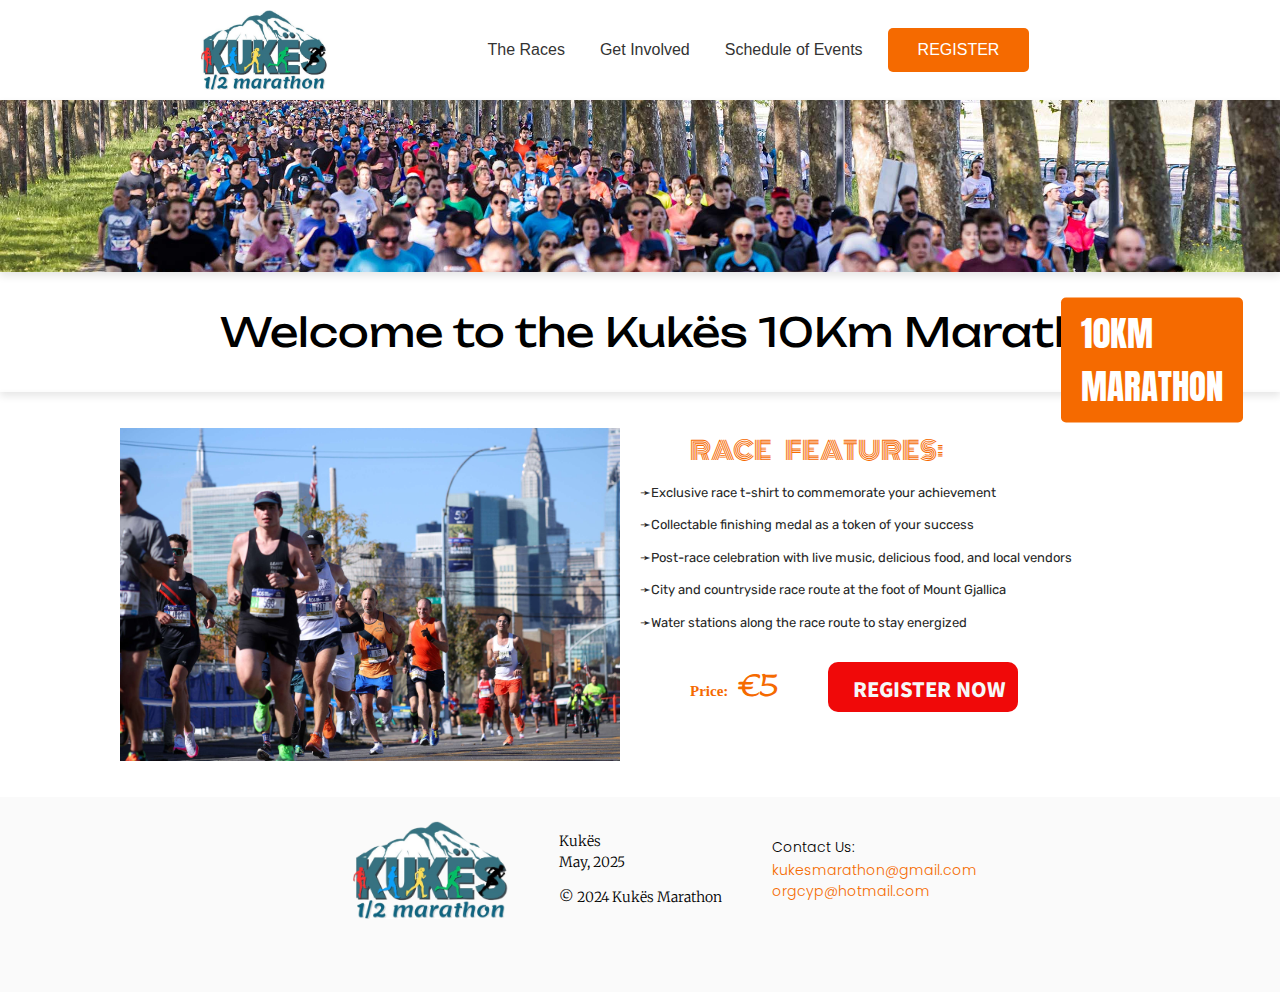
==== 10Km.html @ 8efdb767 "Update 10Km.html" ====
<!DOCTYPE html>
<html>
<head>
  <meta charset="UTF-8">
  <meta name="viewport" content="width=device-width, initial-scale=1.0">
  <title>10Km</title>
  <link rel="icon" href="icona.ico">
  <link rel="preconnect" href="https://fonts.googleapis.com">
  <link rel="preconnect" href="https://fonts.gstatic.com" crossorigin>
  <link href="https://fonts.googleapis.com/css2?family=Merriweather:ital,wght@0,300;0,400;0,700;0,900;1,300;1,400;1,700;1,900&display=swap" rel="stylesheet">
  <link href="https://fonts.googleapis.com/css2?family=Poppins:ital,wght@0,100;0,200;0,300;0,400;0,500;0,600;0,700;0,800;0,900;1,100;1,200;1,300;1,400;1,500;1,600;1,700;1,800;1,900&display=swap" rel="stylesheet">
  <link href="https://fonts.googleapis.com/css2?family=Unbounded&display=swap" rel="stylesheet">
  <link href="https://fonts.googleapis.com/css2?family=Rubik:ital,wght@0,300..900;1,300..900&display=swap" rel="stylesheet">
  <link href="https://fonts.googleapis.com/css2?family=Anton&display=swap" rel="stylesheet">
  <link rel="stylesheet" href="https://www.w3schools.com/w3css/4/w3.css">
  <link href="https://fonts.googleapis.com/css2?family=Lumanosimo&display=swap" rel="stylesheet">
  <link href="https://fonts.googleapis.com/css2?family=Monoton&display=swap" rel="stylesheet">
  <link href="https://fonts.googleapis.com/css2?family=Noto+Sans+KR:wght@100..900&display=swap" rel="stylesheet">
  <link href="https://fonts.googleapis.com/css2?family=Nothing+You+Could+Do&display=swap" rel="stylesheet">
  <style>
  body {
    margin: 0;
    font-family: Arial, sans-serif;
    display: grid;
    grid-template-columns: auto 0px; 
  }
  .navbar {
    display: flex;
    align-items: center;
    justify-content: center;
    padding: 10px 5px;
  }
  .navbar-logo {
    display: flex;
    align-items: center;
    margin-right: 150px;
  }
  .navbar-logo img {
    width:auto;
    height: 80px;
  }
  .navbar-links {
    display: flex;
    gap: 15px;
    margin-right: 50px;
  }
  .navbar-links a {
    text-decoration: none;
    color: #333;
    font-size: 16px;
    padding: 20px 10px;
    transition: color 0.3s ease;
  }
  .navbar-links a:hover {
    color: #f56a00;
  }
  .dropdown {
    position: absolute;
    top: 100%;
    left: 0;
    background-color: white;
    box-shadow: 0 4px 6px rgba(0, 0, 0, 0.1);
    display: none;
    flex-direction: column;
    border: 1px solid #ccc;
    border-radius: 5px;
    z-index: 10;
  }
  .dropdown a {
    padding: 10px;
    white-space: nowrap;
    text-decoration: none;
    color: #333;
    font-size:  14px;
    transition: background-color 0.3s;
  }
  .dropdown a:hover {
    background-color: #f56a00;
    color: white;
  }
  .navbar-item {
    position: relative;
    margin-top: 10px;
  }
  .navbar-item:hover .dropdown {
    display: flex;
  }
  .navbar-register {
    background-color: #f56a00;
    color: white;
    border: none;
    border-radius: 5px;
    padding: 10px 20px;
    font-size: 13px;
    cursor: pointer;
    text-transform: uppercase;
  }
  .navbar-register:hover {
    background-color: #ff7e26;
  }
  #runn {
    background: url('10km.jpg') no-repeat center center/cover;
    width: 100%;
    height: 20%;
  }
  .info-text, .info-video, .info-winner {
    display: flex;
    align-items: center;
    justify-content: space-between;
    box-shadow: 0 4px 8px rgba(0, 0, 0, 0.1);
    padding: 20px;
  }
  .banner-title {
    position: absolute;
    top: 40%;
    left: 90%;
    transform: translate(-50%, -50%);
    background-color: #f56a00;
    color: white;
    padding: 10px 20px;
    font-size: 35px;
    font-weight: 400;
    text-transform: uppercase;
    border-radius: 5px;
    font-family: "Anton", serif;
    font-style: normal;
  }

  .button {
    height: 50px;
    width: 190px;
    border: none;
    border-radius: 10px;
    cursor: pointer;
    margin-left: 50px;
    position: relative;
    overflow: hidden;
    transition: all 0.5s ease-in-out;
    font-family: "Noto Sans KR", serif;
    font-optical-sizing: auto;
    font-weight: <weight>;
    font-style: normal;
  }

  .button:hover {
    box-shadow: .1px .1px 10px #252525;
  }

  .type1::after {
    content: "THANK YOU!";
    height: 50px;
    width: 190px;
    background-color: #4617ec;
    color: #fff;
    transform: translateY(100px);
    font-size: 1.2rem;
    font-weight: 700;
    display: flex;
    align-items: center;
    justify-content: center;
    transition: 0.5s;
  }

  .type1::before {
    content: "REGISTER NOW";
    height: 50px;
    width: 190px;
    background-color: rgb(240, 9, 9);
    color: #f5f8f8;
    position: absolute;
    transform: translateY(0px) scale(1.1);
    font-size: 1.2rem;
    font-weight: 900;
    display: flex;
    align-items: center;
    justify-content: center;
    transition: 0.5s;
  }

  .type1:hover::after {
    transform: translateY(-2px) scale(1.2) rotate(0deg);
  }

  .type1:hover::before {
    transform: translateY(-50px)  rotate(290deg);
  }


  .footer {
    display: flex;
    justify-content: center;
    align-items: center;
    padding: 20px 50px;
    background-color: #fafafa;
    color: #fff;
    font-family: Arial, sans-serif;
  }
  .footer-logo img {
    height: 98px;
    margin-left: 50px;
    margin-bottom: 50px;
  }
  .footer-info {
    color: black;
    font-size: 14px;
    font-family: "Merriweather", serif;
    font-weight: 300;
    font-style: normal;
    margin-left: 50px;
    margin-right: 50px;
    margin-bottom: 50px;
  }
  .footer-contact {
    text-align: left;
    color: black;
    font-family: "Poppins", serif;
    font-weight: 300;
    font-style: normal;
    margin-bottom: 50px;
  }
  .footer-contact p {
    margin: 2px 0;
    font-size: 14px;
  }
  .footer-contact a {
    color: #f56a00;
    text-decoration: none;
  }
  .footer-contact a:hover {
    text-decoration: underline;
  }
  .top {
    position: fixed;
    bottom: 20px;
    right: 20px;
    width: 45px;
    aspect-ratio: 1;
    background: #ff8b24;
    border-radius: 10px;
    z-index: 1000;
    display: none;
  }
  .top:before {
    content: "";
    position: absolute;
    inset: 30%;
    transform: translateY(20%) rotate(-45deg);
    border-top: 5px solid #fff;
    border-right: 5px solid #fff;
  }
  .cards {
    display: flex;
    flex-wrap: nowrap;
    gap: 10px;
  }
  .card {
   flex: 0 0 30%;
   position: relative;
   display: inline-block;
   margin-right: 50px;
 }

 .remove-when-use {
  text-align: center;
}

.remove-when-use img {
  width: 100%;
  height: auto;
  display: block;
}
.details {
  color: white;
  box-shadow: 0 3px 10px rgb(0 0 0 / 0.2);
  width: 100%;
  background-color: rgba(0, 0, 0, 0.5);
  position: absolute;
  bottom: 0;
  height: 2.6em;
  transition: height .5s ease-in-out;
  padding: 0.6em;
  overflow: hidden;
}

.details > p {
  font-size: 0.8em;
  margin-top: 0.5em;
}

.card:hover > .details {
  height: 6.7em;
}


.modale {
  display: none;
  position: fixed;
  z-index: 10000;
  padding-top: 100px;
  left: 0;
  top: 0;
  width: 100%;
  height: 100%;
  overflow: auto;
  background-color: rgb(0,0,0); /* Fallback color */
  background-color: rgba(0,0,0,0.9); /* Black with transparency */
}

.imazhe {
  margin: auto;
  display: block;
  width: 70%;
}

.clos {
  position: absolute;
  top: 10px;
  right: 25px;
  color: #f1f1f1;
  font-size: 40px;
  font-weight: bold;
  transition: 0.3s;
}

.clos:hover,
.clos:focus {
  color: #bbb;
  text-decoration: none;
  cursor: pointer;
}

</style>
</head>
<body>
  <div>
    <nav class="navbar">
      <div class="navbar-logo">
        <a href="index.html"><img src="ben.jpg" alt="Kukës Marathon Logo"></a>
      </div>
      <div class="navbar-links">
        <div class="navbar-item">
          <a href="#">The Races</a>
          <div class="dropdown">
            <a href="Half Marathon.html">Half Marathon</a>
            <a href="10Km.html">10Km</a>
          </div>
        </div>
        <div class="navbar-item">
          <a href="#">Get Involved</a>
          <div class="dropdown">
            <a href ="Sponsors.html">Sponsors</a>
            <a href="Volunteers.html">Volunteers</a>
          </div>
        </div>
        <div class="navbar-item">
          <a href="#" onclick="openModal()">Schedule of Events</a>
        </div>
        <button class="navbar-register"><a href="https://docs.google.com/forms/d/e/1FAIpQLSdIwyFRIjScGLJqbSq3-ufkJwbsB-YQHBQQH2Bd1CWrFiNIOQ/viewform" target="_blank" style="text-decoration: none; color:white;">Register</a></button>
      </div>
    </nav>
    <div class="info-text" id="runn">
      <div class="banner-title">10Km Marathon</div>
    </div>
    <div class="info-text">
      <h2 style="margin-left:200px; font-size:40px; font-family: 'Unbounded', serif; font-weight: 400;">Welcome to the Kukës 10Km Marathon!</h2>
    </div>
    <div class="info-text">
      <div style="display:flex; justify-content:space-between; margin-left:100px;">
        <div class="w3-content w3-section" style="max-width:500px; max-height:600px;">
          <img class="mySlides" src="01.jpg" style="width:100%">
          <img class="mySlides" src="02.jpg" style="width:100%">
          <img class="mySlides" src="03.jpg" style="width:100%">
          <img class="mySlides" src="04.jpg" style="width:100%">
          <img class="mySlides" src="05.jpg" style="width:100%">
        </div>
        <div style="margin-left:20px;">
          <h2 style="margin-left:50px; margin-top:20px; margin-bottom:10px;color:#f56a00; font-size:25px; font-family: 'Monoton', serif;
          font-weight: 400; font-style: normal; word-spacing: 10px">RACE FEATURES:</h2>
          <p style="  font-family: 'Rubik', serif; font-weight: <weight>;
            font-style: normal; font-size:13px; color:#282928;">&#10139;Exclusive race t-shirt to commemorate your achievement</p>
            <p style="  font-family: 'Rubik', serif; font-weight: <weight>;
              font-style: normal; font-size:13px; color:#282928;">&#10139;Collectable finishing medal as a token of your success</p>
              <p style="  font-family: 'Rubik', serif; font-weight: <weight>;
                font-style: normal; font-size:13px; color:#282928;">&#10139;Post-race celebration with live music, delicious food, and local vendors</p>
                  <p style="  font-family: 'Rubik', serif; font-weight: <weight>;
                    font-style: normal; font-size:13px; color:#282928;">&#10139;City and countryside race route at the foot of Mount Gjallica</p>
                    <p style="  font-family: 'Rubik', serif; font-weight: <weight>;
                      font-style: normal; font-size:13px; color:#282928;">&#10139;Water stations along the race route to stay energized</p>
                        <h4 style="margin-left:50px;margin-top:30px;color:#f56a00; font-size:15px; font-family:'Arvo', serif;
                        font-weight: 700; font-style: normal;">Price:<span style="font-size:30px; margin-left:10px;font-family:'Lumanosimo', serif; font-weight: 400; font-style: normal;color:#f56a00;">€5<a href="https://docs.google.com/forms/d/e/1FAIpQLSdIwyFRIjScGLJqbSq3-ufkJwbsB-YQHBQQH2Bd1CWrFiNIOQ/viewform" target="_blank"><button class="button type1">
                      </button></a></span></h4>
                    </div>
                  </div>
                </div>
                <!--
                <div class="info-video">
                  <div>
                    <h2 style="text-align:center; margin-top:20px; margin-bottom:10px;color:#f56a00; font-size:55px; font-family: 'Nothing You Could Do', serif;
                    font-weight: 700;
                    font-style: normal;">AWARDS and MEDALS</h2>
                    <div class="cards" style="width:100vw">
                      <div class="card" style="position:relative;">
                        <div class="remove-when-use" style="position:absolute;bottom:0;">
                          <img src="500euro.png" style="width:30vw"/>
                        </div>
                        <div class="details">
                          <label>Prize for 1st Winner</label>
                          <p>
                           Run for it! The first across the finish line will earn this:
                           <br>
                           <i>Kukës, AL</i>
                         </p>
                       </div>
                     </div>
                     <div class="card" style="margin-bottom:40px;">
                      <div class="remove-when-use" >
                        <img src="250euro.png"  style="width:30vw"/>
                      </div>
                      <div class="details">
                        <label>Prize for 2nd Winner</label>
                        <p>
                         For an outstanding performance, the runner who secures second place in the 10km marathon will be rewarded with this:
                         <br>
                         <i>Kukës, AL</i>
                       </p>
                     </div>
                   </div>
                   <div class="card" style="position:relative">
                    <div class="remove-when-use" style="position:absolute;bottom:0">
                      <img src="100euro.png" style="width:30vw" />
                    </div>
                    <div class="details">
                      <label>Prize for 3rd Winner</label>
                      <p>
                       A strong showing! The third place finisher in our 10km marathon will be awarded 100 euro!
                       <br>
                       <i>Kukës, AL</i>
                     </p>
                   </div>
                 </div>
               </div>
               <div class="cards" style="width:100vw">
                <div class="card" style="position:relative;">
                  <div class="remove-when-use" style="position:absolute;bottom:0;">
                    <img src="1st.jpg" style="width:30vw"/>
                  </div>
                  <div class="details">
                    <label>Medal for 1st Winner</label>
                    <p>
                     A symbol of victory for the 10km champion.
                     <br>
                     <i>Kukës, AL</i>
                   </p>
                 </div>
               </div>
               <div class="card">
                <div class="remove-when-use" >
                  <img src="2nd.jpeg"  style="width:30vw"/>
                </div>
                <div class="details">
                  <label>Medal for 2nd Winner</label>
                  <p>
                   2nd Place Medal: A testament to your incredible effort.
                   <br>
                   <i>Kukës, AL</i>
                 </p>
               </div>
             </div>
             <div class="card" style="position:relative">
              <div class="remove-when-use" style="position:absolute;bottom:0">
                <img src="3rd.jpg" style="width:30vw" />
              </div>
              <div class="details">
                <label>Medal for 3rd Winner</label>
                <p>
                 Wear this medal with pride – a symbol of your 3rd Place finish.
                 <br>
                 <i>Kukës, AL</i>
               </p>
             </div>
           </div>
         </div>
       </div>
     </div>-->
     <footer class="footer">
      <div class="footer-logo">
        <img src="icona.png" alt="Kukës Marathon Logo">
      </div>
      <div class="footer-info">
        <p>Kukës<br>May, 2025</p>
        <p>&copy; 2024 Kukës Marathon</p>
      </div>
      <div class="footer-contact">
        <p>Contact Us:</p>
        <p>
          <a href="mailto:kukesmarathon@gmail.com">kukesmarathon@gmail.com</a><br>
          <a href="mailto:orgcyp@hotmail.com">orgcyp@hotmail.com</a><br>
        </p>
      </div>
    </footer>
  </div>
  <a href="#" class="top"></a>
  <div id="kasi" class="modale">
  <span class="clos" onclick="closeModal()">&times;</span>
  <img class="imazhe" id="img01" src="agenda.jpeg">
</div>
  <script>
  var myIndex = 0;
  carousel();

  function carousel() {
    var i;
    var x = document.getElementsByClassName("mySlides");
    for (i = 0; i < x.length; i++) {
      x[i].style.display = "none";  
    }
    myIndex++;
    if (myIndex > x.length) {myIndex = 1}    
      x[myIndex-1].style.display = "block";  
    setTimeout(carousel, 2000);
  }
  document.addEventListener("DOMContentLoaded", () => {
    const topButton = document.querySelector(".top");

    window.addEventListener("scroll", () => {
      if (window.scrollY > 100) {
        topButton.style.display = "block";
      } else {
        topButton.style.display = "none";
      }
    });

    topButton.addEventListener("click", (e) => {
      e.preventDefault();
      window.scrollTo({ top: 0, behavior: "smooth" });
    });
  });
  function openModal() {
  document.getElementById("kasi").style.display = "block";
}

function closeModal() {
  document.getElementById("kasi").style.display = "none";
}
  </script>
</body>
</html>
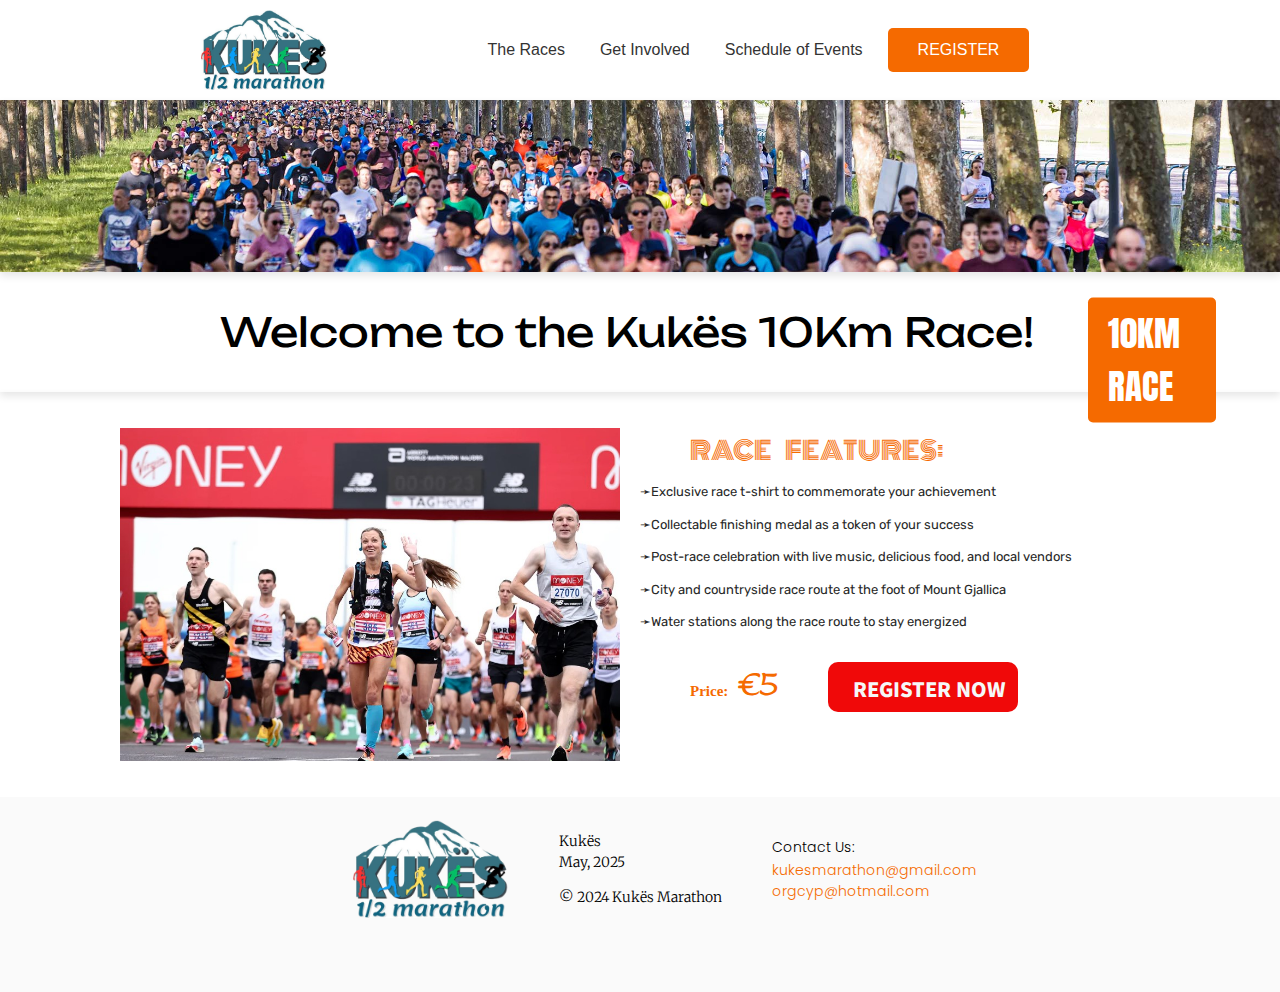
==== commit 7f9f6213: "Update 10Km.html" ====
--- a/10Km.html
+++ b/10Km.html
@@ -359,10 +359,10 @@
       </div>
     </nav>
     <div class="info-text" id="runn">
-      <div class="banner-title">10Km Marathon</div>
+      <div class="banner-title">10Km Race</div>
     </div>
     <div class="info-text">
-      <h2 style="margin-left:200px; font-size:40px; font-family: 'Unbounded', serif; font-weight: 400;">Welcome to the Kukës 10Km Marathon!</h2>
+      <h2 style="margin-left:200px; font-size:40px; font-family: 'Unbounded', serif; font-weight: 400;">Welcome to the Kukës 10Km Race!</h2>
     </div>
     <div class="info-text">
       <div style="display:flex; justify-content:space-between; margin-left:100px;">
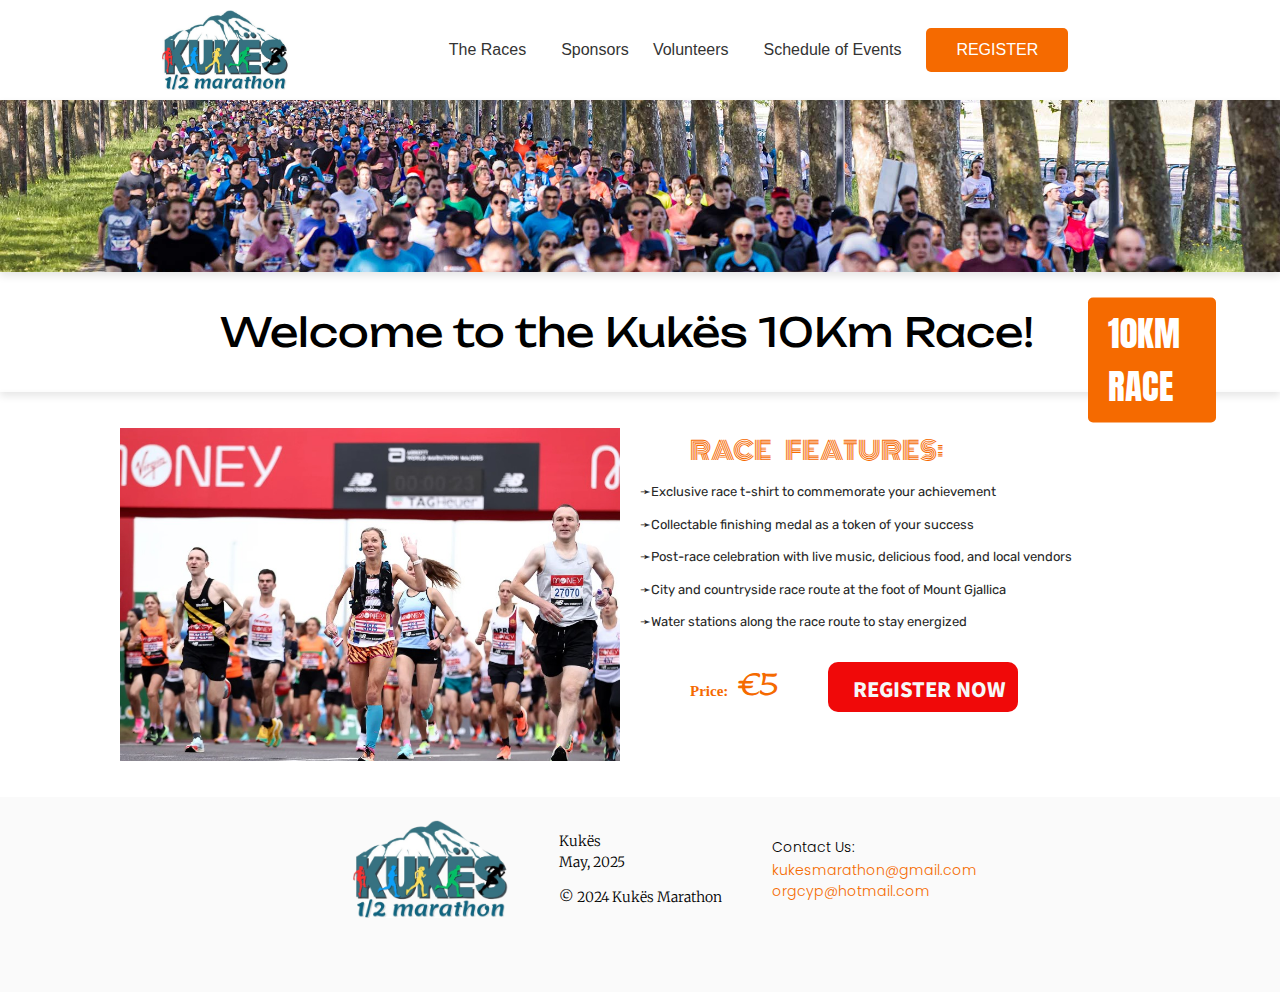
==== commit 19b4ff69: "Update 10Km.html" ====
--- a/10Km.html
+++ b/10Km.html
@@ -346,11 +346,8 @@
           </div>
         </div>
         <div class="navbar-item">
-          <a href="#">Get Involved</a>
-          <div class="dropdown">
-            <a href ="Sponsors.html">Sponsors</a>
-            <a href="Volunteers.html">Volunteers</a>
-          </div>
+          <a href="Sponsors.html">Sponsors</a>
+          <a href="Volunteers.html">Volunteers</a>
         </div>
         <div class="navbar-item">
           <a href="#" onclick="openModal()">Schedule of Events</a>
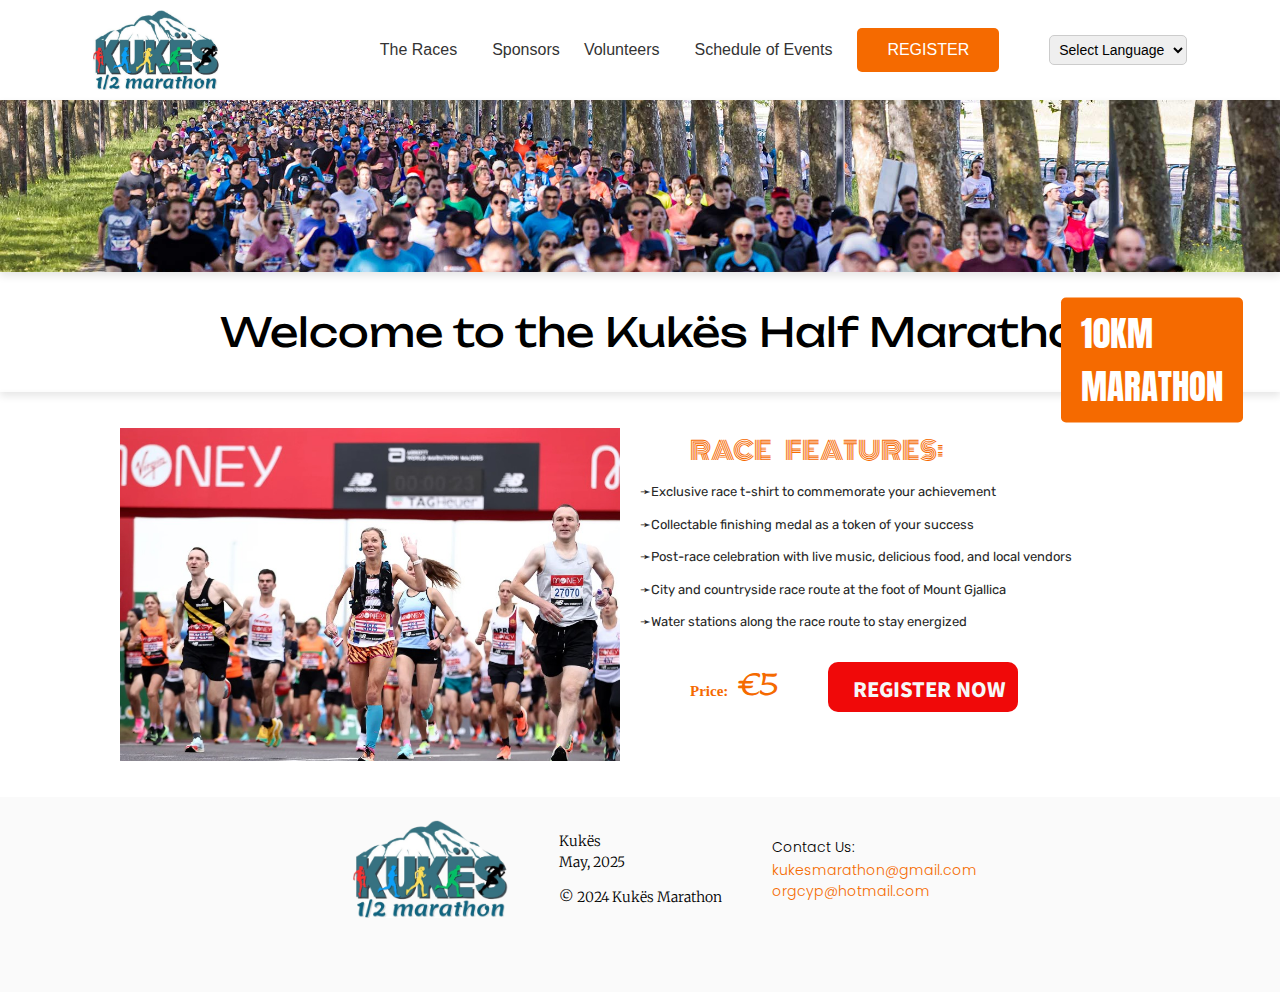
==== commit c13c1829: "Update 10Km.html" ====
--- a/10Km.html
+++ b/10Km.html
@@ -328,7 +328,145 @@
   text-decoration: none;
   cursor: pointer;
 }
-
+    /* Mobile Phones */
+    @media (max-width: 767px) {
+body {
+    grid-template-columns: auto 0px; 
+  }
+  
+  .navbar {
+    flex-direction: column;
+    padding: 8px;
+  }
+  
+  .navbar-logo {
+    margin-right: 0;
+    margin-bottom: 10px;
+  }
+  
+  .navbar-logo img {
+    height: 60px;
+  }
+  
+  .navbar-links {
+    gap: 10px;
+    margin-right: 0;
+  }
+  
+  .navbar-links a {
+    font-size: 14px;
+    padding: 14px 7px;
+  }
+  
+  .dropdown {
+    position: static;
+    box-shadow: none;
+  }
+  
+  .dropdown a {
+    font-size: 12px;
+  }
+  
+  .navbar-register {
+    padding: 8px 15px;
+    font-size: 12px;
+  }
+  
+  .banner-title {
+    font-size: 20px;
+  }
+  
+  .button {
+    width: 180px;
+    height: 35px;
+  }
+  
+  .lable {
+    font-size: 15px;
+  }
+    @keyframes slope {
+    0% { }
+    50% {
+      transform: rotate(10deg);
+    }
+    100% { }
+  }
+  
+  .info-text, .info-video, .info-winner {
+    display: flex;
+    align-items: center;
+    justify-content: space-between;
+    box-shadow: 0 4px 8px rgba(0, 0, 0, 0.1);
+    padding: 10px;
+    margin-top: -340px;
+  }
+
+  .footer {
+    display: flex;
+    justify-content: center;
+    align-items: center;
+    padding: 10px 20px; /* Adjust padding */
+    background-color: #fafafa;
+    color: #fff;
+    font-family: Arial, sans-serif;
+  }
+
+  .footer-logo img {
+    height: 85px; /* Adjust logo size */
+    margin-left: 30px;
+    margin-bottom: 30px;
+  }
+
+  .footer-info {
+    color: black;
+    font-size: 13px; /* Adjust font size */
+    font-family: "Merriweather", serif;
+    font-weight: 300;
+    font-style: normal;
+    margin-left: 30px;
+    margin-right: 30px;
+    margin-bottom: 30px;
+  }
+
+  .footer-contact {
+    text-align: left;
+    color: black;
+    font-family: "Poppins", serif;
+    font-weight: 300;
+    font-style: normal;
+    margin-bottom: 30px;
+  }
+
+  .footer-contact p {
+    margin: 5px 0;
+    font-size: 13px; /* Adjust font size */
+  }
+
+  .footer-contact a {
+    color: #f56a00;
+    text-decoration: none;
+  }
+
+  .footer-contact a:hover {
+    text-decoration: underline;
+  }
+  
+}
+    }
+#language-switcher {
+    position: absolute;
+    top: 10px;
+    right: 20px;
+    z-index: 1000;
+}
+
+#lang-select {
+    padding: 5px;
+    font-size: 14px;
+    border: 1px solid #ccc;
+    border-radius: 5px;
+    cursor: pointer;
+}
 </style>
 </head>
 <body>
@@ -339,27 +477,36 @@
       </div>
       <div class="navbar-links">
         <div class="navbar-item">
-          <a href="#">The Races</a>
+          <a href="#" id="race">The Races</a>
           <div class="dropdown">
-            <a href="Half Marathon.html">Half Marathon</a>
-            <a href="10Km.html">10Km</a>
+            <a href="Half Marathon.html" id="half">Half Marathon</a>
+            <a href="10Km.html" id="km">10Km</a>
           </div>
         </div>
         <div class="navbar-item">
-          <a href="Sponsors.html">Sponsors</a>
-          <a href="Volunteers.html">Volunteers</a>
+          <a href="Sponsors.html" id="spon">Sponsors</a>
+          <a href="Volunteers.html" id="vol">Volunteers</a>
         </div>
         <div class="navbar-item">
-          <a href="#" onclick="openModal()">Schedule of Events</a>
+          <a href="#" onclick="openModal()" id="agend">Schedule of Events</a>
         </div>
-        <button class="navbar-register"><a href="https://docs.google.com/forms/d/e/1FAIpQLSdIwyFRIjScGLJqbSq3-ufkJwbsB-YQHBQQH2Bd1CWrFiNIOQ/viewform" target="_blank" style="text-decoration: none; color:white;">Register</a></button>
+        <button class="navbar-register"><a href="https://docs.google.com/forms/d/e/1FAIpQLSdIwyFRIjScGLJqbSq3-ufkJwbsB-YQHBQQH2Bd1CWrFiNIOQ/viewform" target="_blank" style="text-decoration: none; color:white;" id="reg">Register</a></button>
       </div>
+                      <div id="language-switcher">
+            <select id="lang-select">
+                <option value="">Select Language</option>
+                <option value="en">English</option>
+                <option value="sq">Shqip</option>
+                <option value="es">Español</option>
+                <option value="tr">Türkçe</option>
+            </select>
+          </div>
     </nav>
     <div class="info-text" id="runn">
-      <div class="banner-title">10Km Race</div>
+      <div class="banner-title" id="pjesa">10Km Race</div>
     </div>
     <div class="info-text">
-      <h2 style="margin-left:200px; font-size:40px; font-family: 'Unbounded', serif; font-weight: 400;">Welcome to the Kukës 10Km Race!</h2>
+      <h2 style="margin-left:200px; font-size:40px; font-family: 'Unbounded', serif; font-weight: 400;" id="title">Welcome to the Kukës 10Km Race!</h2>
     </div>
     <div class="info-text">
       <div style="display:flex; justify-content:space-between; margin-left:100px;">
@@ -372,19 +519,19 @@
         </div>
         <div style="margin-left:20px;">
           <h2 style="margin-left:50px; margin-top:20px; margin-bottom:10px;color:#f56a00; font-size:25px; font-family: 'Monoton', serif;
-          font-weight: 400; font-style: normal; word-spacing: 10px">RACE FEATURES:</h2>
+          font-weight: 400; font-style: normal; word-spacing: 10px" id="vec">RACE FEATURES:</h2>
           <p style="  font-family: 'Rubik', serif; font-weight: <weight>;
-            font-style: normal; font-size:13px; color:#282928;">&#10139;Exclusive race t-shirt to commemorate your achievement</p>
+            font-style: normal; font-size:13px; color:#282928;" id="p1">&#10139;Exclusive race t-shirt to commemorate your achievement</p>
             <p style="  font-family: 'Rubik', serif; font-weight: <weight>;
-              font-style: normal; font-size:13px; color:#282928;">&#10139;Collectable finishing medal as a token of your success</p>
+              font-style: normal; font-size:13px; color:#282928;" id="p2">&#10139;Collectable finishing medal as a token of your success</p>
               <p style="  font-family: 'Rubik', serif; font-weight: <weight>;
-                font-style: normal; font-size:13px; color:#282928;">&#10139;Post-race celebration with live music, delicious food, and local vendors</p>
+                font-style: normal; font-size:13px; color:#282928;" id="p3">&#10139;Post-race celebration with live music, delicious food, and local vendors</p>
                   <p style="  font-family: 'Rubik', serif; font-weight: <weight>;
-                    font-style: normal; font-size:13px; color:#282928;">&#10139;City and countryside race route at the foot of Mount Gjallica</p>
+                    font-style: normal; font-size:13px; color:#282928;" id="p4">&#10139;City and countryside race route at the foot of Mount Gjallica</p>
                     <p style="  font-family: 'Rubik', serif; font-weight: <weight>;
-                      font-style: normal; font-size:13px; color:#282928;">&#10139;Water stations along the race route to stay energized</p>
+                      font-style: normal; font-size:13px; color:#282928;" id="p5">&#10139;Water stations along the race route to stay energized</p>
                         <h4 style="margin-left:50px;margin-top:30px;color:#f56a00; font-size:15px; font-family:'Arvo', serif;
-                        font-weight: 700; font-style: normal;">Price:<span style="font-size:30px; margin-left:10px;font-family:'Lumanosimo', serif; font-weight: 400; font-style: normal;color:#f56a00;">€5<a href="https://docs.google.com/forms/d/e/1FAIpQLSdIwyFRIjScGLJqbSq3-ufkJwbsB-YQHBQQH2Bd1CWrFiNIOQ/viewform" target="_blank"><button class="button type1">
+                        font-weight: 700; font-style: normal;"><strong id="p6">Price:</strong><span style="font-size:30px; margin-left:10px;font-family:'Lumanosimo', serif; font-weight: 400; font-style: normal;color:#f56a00;">€5<a href="https://docs.google.com/forms/d/e/1FAIpQLSdIwyFRIjScGLJqbSq3-ufkJwbsB-YQHBQQH2Bd1CWrFiNIOQ/viewform" target="_blank"><button class="button type1">
                       </button></a></span></h4>
                     </div>
                   </div>
@@ -479,16 +626,137 @@
          </div>
        </div>
      </div>-->
+         <script>
+const translations = {
+  "sq": () => ({
+    "race": `Garat`,
+    "half": `Gjysmë maratona`,
+    "km": `10 km gara`,
+    "spon": `Sponsorët`,
+    "vol": `Vullnetarët`,
+    "agend": `Agjenda`,
+    "reg": `Regjistrohu`,
+    "pjesa": `Gara 10Km`,
+    "title": `Mirë se vini në gjysmëmaratonën e Kukësit!`,
+    "vec": `KARAKTERISTIKAT E GARAVE:`,
+    "p1": `&#10139;T-shirt ekskluzive garash për të përkujtuar arritjen tuaj`,
+    "p2": `&#10139;Medalje përfundimi e koleksionueshme si shenjë e suksesit tuaj`,
+    "p3": `&#10139;Festë pas garës me muzikë live, ushqime të shijshme dhe shitës vendas`,
+    "p4": `&#10139;Rruga e garave në qytet dhe fshat në rrëzë të malit Gjallicë`,
+    "p5": `&#10139;Stacione ujore përgjatë rrugës së garës për të qëndruar me energji`,
+    "p6": `Çmimi:`,
+    "fund": `Kukës<br>Maj, 2025`,
+    "fundi": `&copy; 2024 Kukës Maraton`,
+    "kontakt": `Na kontaktoni:`
+  }),
+
+  "en": () => ({
+    "race": `The Races`,
+    "half": `Half Marathon`,
+    "km": `10Km`,
+    "spon": `Sponsors`,
+    "vol": `Volunteers`,
+    "agend": `Schedule of Events`,
+    "reg": `Register`,
+    "pjesa": `10Km Marathon`,
+    "title": `Welcome to the Kukës Half Marathon!`,
+    "vec": `RACE FEATURES:`,
+    "p1": `&#10139;Exclusive race t-shirt to commemorate your achievement`,
+    "p2": `&#10139;Collectable finishing medal as a token of your success`,
+    "p3": `&#10139;Post-race celebration with live music, delicious food, and local vendors`,
+    "p4": `&#10139;City and countryside race route at the foot of Mount Gjallica`,
+    "p5": `&#10139;Water stations along the race route to stay energized`,
+    "p6": `Price:`,
+    "fund": `Kukës<br>May, 2025`,
+    "fundi": `&copy; 2024 Kukës Marathon`,
+    "kontakt": `Contact Us:`
+  }),
+  "es": () => ({
+    "race": `Las razas`,
+    "half": `Media Maraton`,
+    "km": `10Km`,
+    "spon": `Patrocinadores`,
+    "vol": `Voluntarios`,
+    "agend": `Calendario de eventos`,
+    "reg": `Registro`,
+    "pjesa": `Maratón de 10 km`,
+    "title": `¡Bienvenidos a la Media Maratón de Kukës!`,
+    "vec": `CARACTERÍSTICAS DE LA CARRERA:`,
+    "p1": `&#10139;Camiseta de carrera exclusiva para conmemorar tu logro`,
+    "p2": `&#10139;Medalla de finalización coleccionable como muestra de tu éxito`,
+    "p3": `&#10139;Celebración posterior a la carrera con música en vivo, comida deliciosa y vendedores locales.`,
+    "p4": `&#10139;Ruta de carrera por la ciudad y el campo al pie del monte Gjallica`,
+    "p5": `&#10139;Puestos de agua a lo largo del recorrido de la carrera para mantener la energía.`,
+    "p6": `Precio:`,
+    "fund": `Kukës<br>Mayo de 2025`,
+    "fundi": `&copy; 2024 Maratón de Kukës`,
+    "kontakt": `Contáctenos:`
+  }),
+  "tr": () => ({
+    "race": `Yarışlar`,
+    "half": `Yari Maraton`,
+    "km": `10Km`,
+    "spon": `Sponsorlar`,
+    "vol": `Gönüllüler`,
+    "agend": `Etkinlik Takvimi`,
+    "reg": `Kayit olmak`,
+    "pjesa": `10Km Maraton`,
+    "title": `Kukës Yarı Maratonuna hoş geldiniz!`,
+    "vec": `YARIŞ ÖZELLİKLERİ:`,
+    "p1": `&#10139;Başarınızı anmak için özel yarış tişörtü`,
+    "p2": `&#10139;Başarınızın bir göstergesi olarak koleksiyonluk bitirme madalyası`,
+    "p3": `&#10139;Canlı müzik, lezzetli yemekler ve yerel satıcılarla yarış sonrası kutlama`,
+    "p4": `&#10139;Gjallica Dağı eteklerinde şehir ve kırsal yarış rotası`,
+    "p5": `&#10139;Yarış güzergahı boyunca enerjik kalmanızı sağlayacak su istasyonları`,
+    "p6": `Fiyat:`,
+    "fund": `Kukës<br>Mayıs 2025`,
+    "fundi": `&copy; 2024 Kukës Maratonu`,
+    "kontakt": `Bize Ulaşın:`
+  })
+};
+
+function updateContent(language) {
+  const translation = translations[language]();
+  document.getElementById("race").innerHTML = translation.race;
+  document.getElementById("half").innerHTML = translation.half;
+  document.getElementById("km").innerHTML = translation.km;
+  document.getElementById("spon").innerHTML = translation.spon;
+  document.getElementById("vol").innerHTML = translation.vol;
+  document.getElementById("agend").innerHTML = translation.agend;
+  document.getElementById("reg").innerHTML = translation.reg;
+  document.getElementById("title").innerHTML = translation.title;
+  document.getElementById("pjesa").innerHTML = translation.pjesa;
+  document.getElementById("vec").innerHTML = translation.vec;
+  document.getElementById("p1").innerHTML = translation.p1;
+  document.getElementById("p2").innerHTML = translation.p2;
+  document.getElementById("p3").innerHTML = translation.p3;
+  document.getElementById("p4").innerHTML = translation.p4;
+  document.getElementById("p5").innerHTML = translation.p5;
+  document.getElementById("p6").innerHTML = translation.p6;
+  document.getElementById("fund").innerHTML = translation.fund;
+  document.getElementById("fundi").innerHTML = translation.fundi;
+  document.getElementById("kontakt").innerHTML = translation.kontakt;
+
+}
+
+function handleLanguageChange(event) {
+  const selectedLanguage = event.target.value;
+  updateContent(selectedLanguage);
+}
+document.getElementById("lang-select").addEventListener("change", handleLanguageChange);
+updateContent("en");
+
+    </script>
      <footer class="footer">
       <div class="footer-logo">
         <img src="icona.png" alt="Kukës Marathon Logo">
       </div>
       <div class="footer-info">
-        <p>Kukës<br>May, 2025</p>
-        <p>&copy; 2024 Kukës Marathon</p>
+        <p id="fund">Kukës<br>May, 2025</p>
+        <p id="fundi">&copy; 2024 Kukës Marathon</p>
       </div>
       <div class="footer-contact">
-        <p>Contact Us:</p>
+        <p id="kontakt">Contact Us:</p>
         <p>
           <a href="mailto:kukesmarathon@gmail.com">kukesmarathon@gmail.com</a><br>
           <a href="mailto:orgcyp@hotmail.com">orgcyp@hotmail.com</a><br>
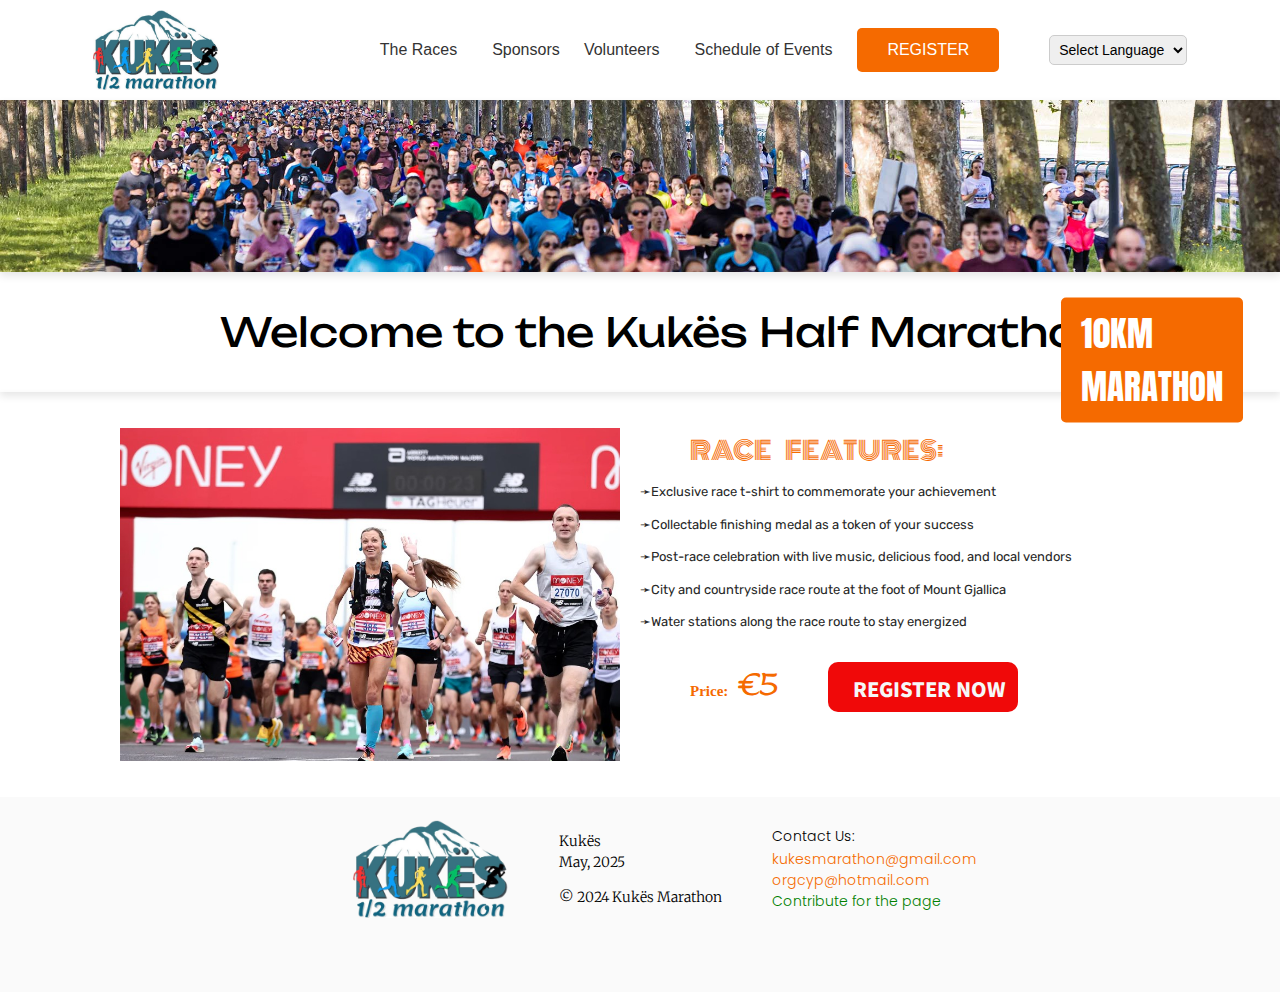
==== commit 5a832a45: "Update 10Km.html" ====
--- a/10Km.html
+++ b/10Km.html
@@ -760,6 +760,7 @@
         <p>
           <a href="mailto:kukesmarathon@gmail.com">kukesmarathon@gmail.com</a><br>
           <a href="mailto:orgcyp@hotmail.com">orgcyp@hotmail.com</a><br>
+          <a href="https://www.gofundme.com/f/mbeshtes-maratonen-e-kukesit?attribution_id=sl%3Ac08c3037-05ae-47ae-b301-98e10be1addc&lang=en_US&utm_campaign=fp_sharesheet&utm_content=amp13_c&utm_medium=customer&utm_source=whatsapp&fbclid=PAY2xjawJaGWJleHRuA2FlbQIxMQABpg2DAybFMXjWvOpBOtQTo-ay-kl1hveAtMU2wRLFo8aMauwiskt-nNGv5Q_aem_SuOU8iXzGSp-g-0DRoQIQg" style="color: #008000;"> Contribute for the page</a>
         </p>
       </div>
     </footer>
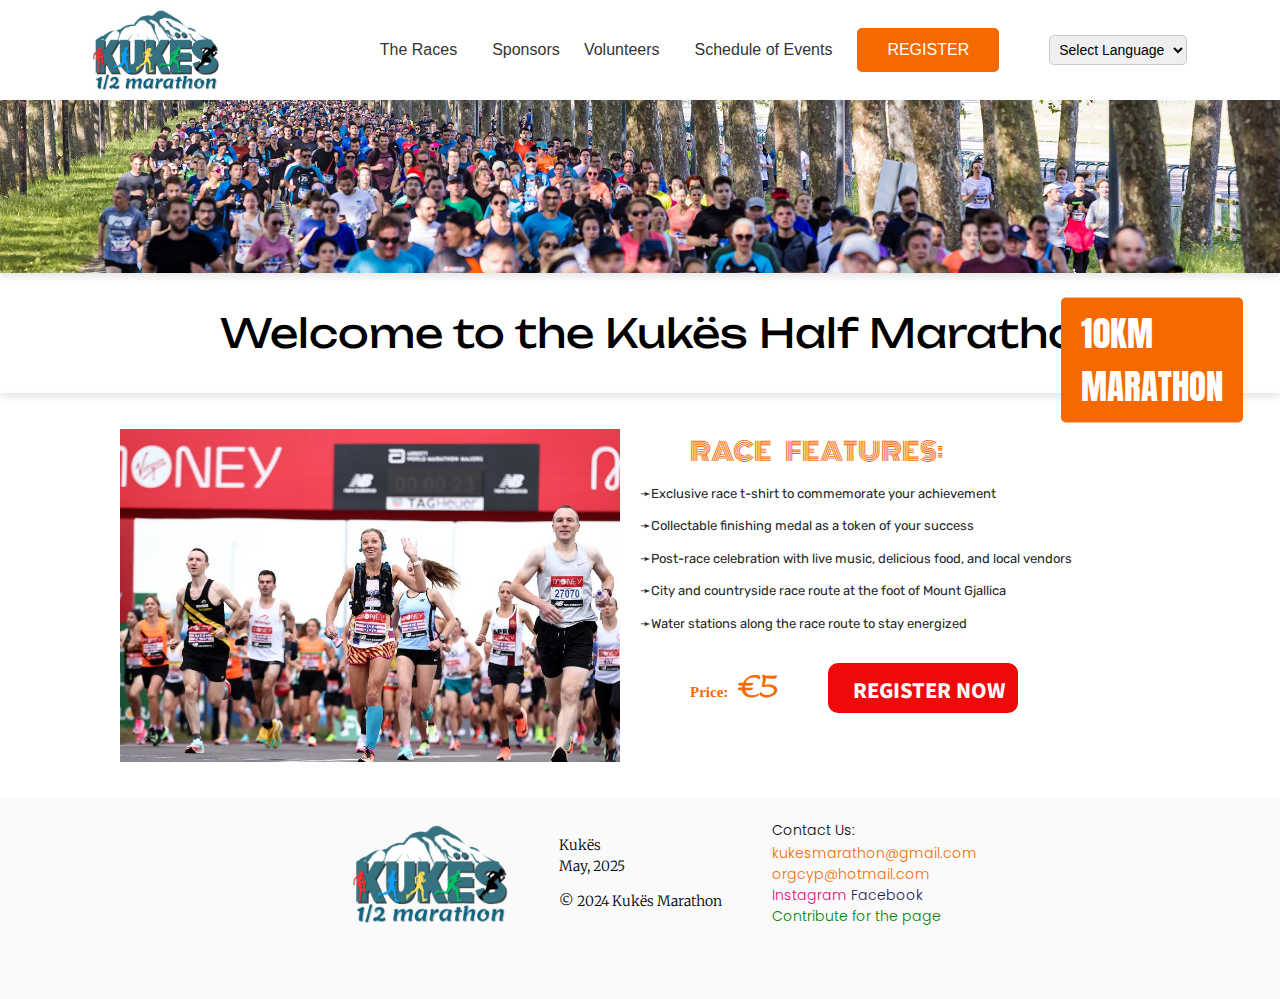
==== commit ba179bb4: "Update 10Km.html" ====
--- a/10Km.html
+++ b/10Km.html
@@ -760,7 +760,9 @@
         <p>
           <a href="mailto:kukesmarathon@gmail.com">kukesmarathon@gmail.com</a><br>
           <a href="mailto:orgcyp@hotmail.com">orgcyp@hotmail.com</a><br>
-          <a href="https://www.gofundme.com/f/mbeshtes-maratonen-e-kukesit?attribution_id=sl%3Ac08c3037-05ae-47ae-b301-98e10be1addc&lang=en_US&utm_campaign=fp_sharesheet&utm_content=amp13_c&utm_medium=customer&utm_source=whatsapp&fbclid=PAY2xjawJaGWJleHRuA2FlbQIxMQABpg2DAybFMXjWvOpBOtQTo-ay-kl1hveAtMU2wRLFo8aMauwiskt-nNGv5Q_aem_SuOU8iXzGSp-g-0DRoQIQg" style="color: #008000;"> Contribute for the page</a>
+          <a href="https://www.instagram.com/kukes_half_marathon_2025/" style="color: #e80778;">Instagram</a>
+        <a href="https://www.facebook.com/people/KUK%C3%8BS-Half-Marathon/61570543991137/" style="color: #17195e;">Facebook</a> <br>
+        <a href="https://www.gofundme.com/f/mbeshtes-maratonen-e-kukesit?attribution_id=sl%3Ac08c3037-05ae-47ae-b301-98e10be1addc&lang=en_US&utm_campaign=fp_sharesheet&utm_content=amp13_c&utm_medium=customer&utm_source=whatsapp&fbclid=PAY2xjawJaGWJleHRuA2FlbQIxMQABpg2DAybFMXjWvOpBOtQTo-ay-kl1hveAtMU2wRLFo8aMauwiskt-nNGv5Q_aem_SuOU8iXzGSp-g-0DRoQIQg" style="color: #008000;"> Contribute for the page</a>
         </p>
       </div>
     </footer>
